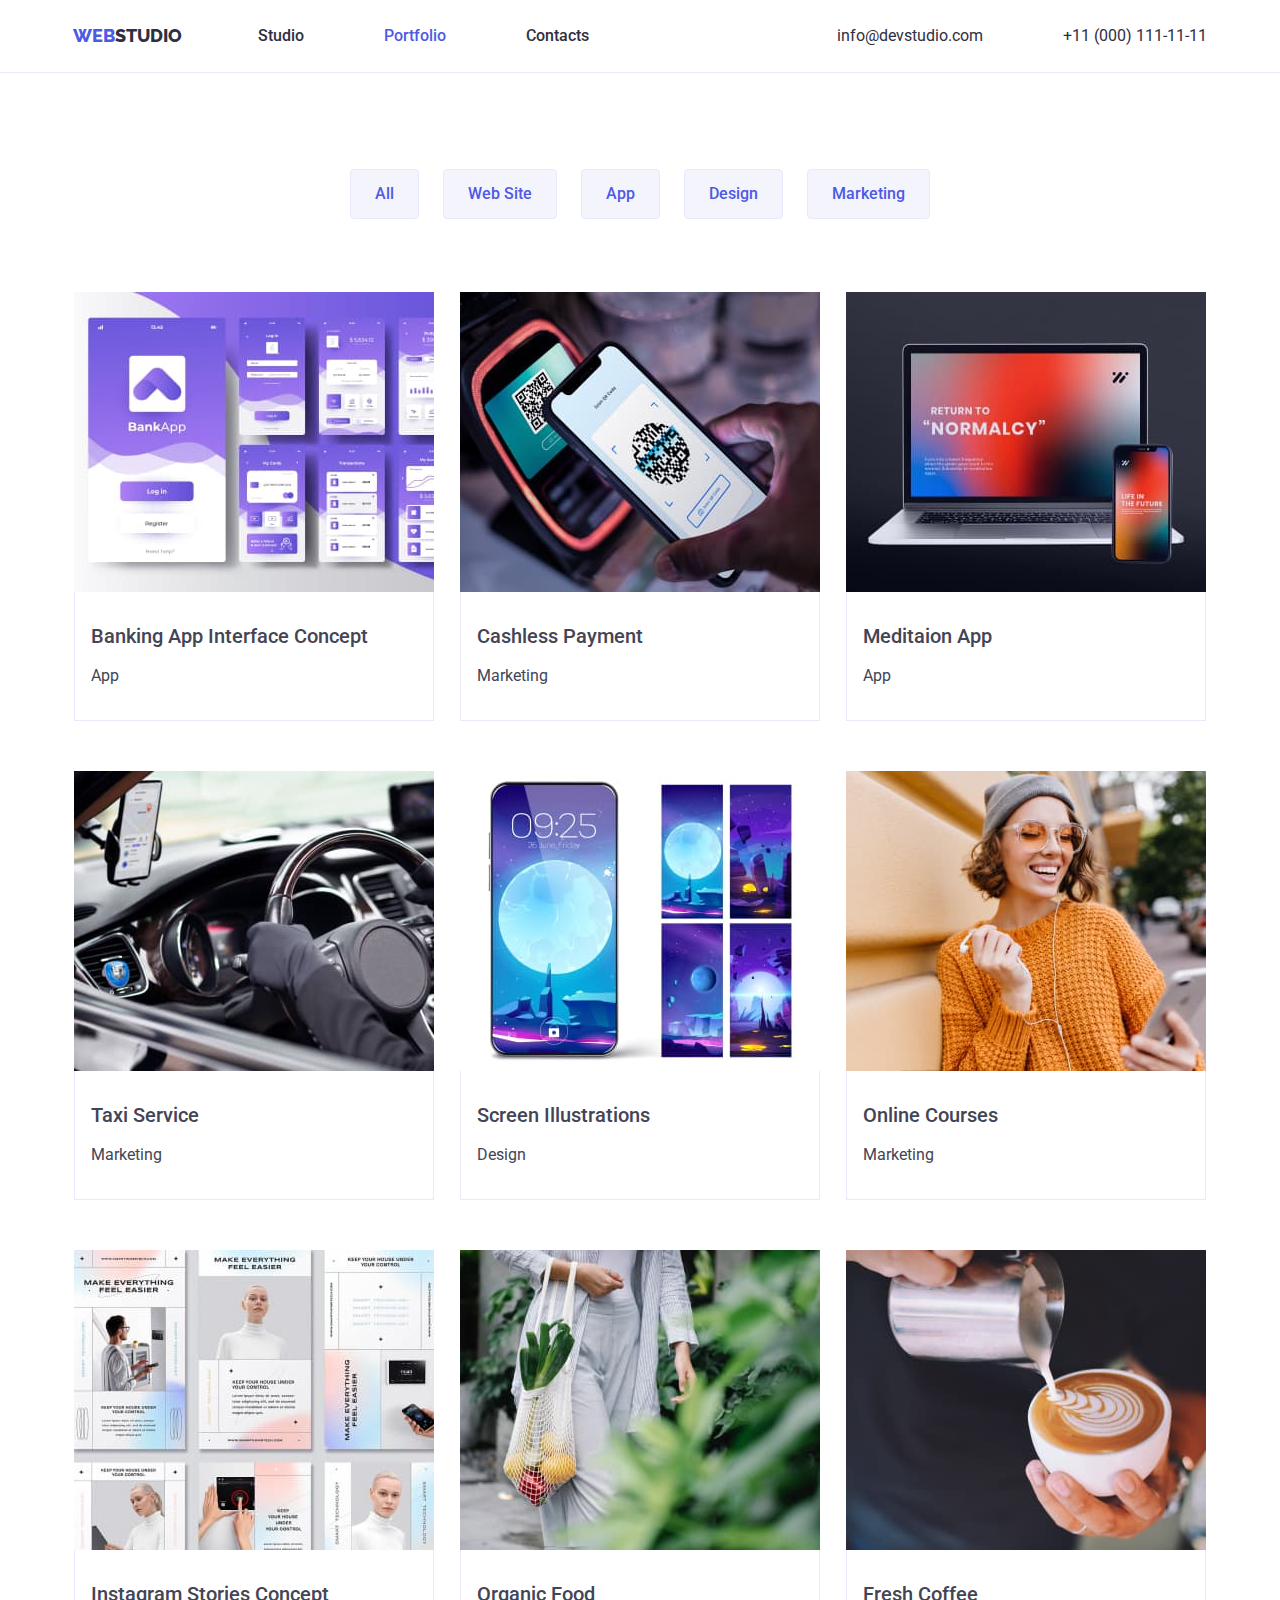
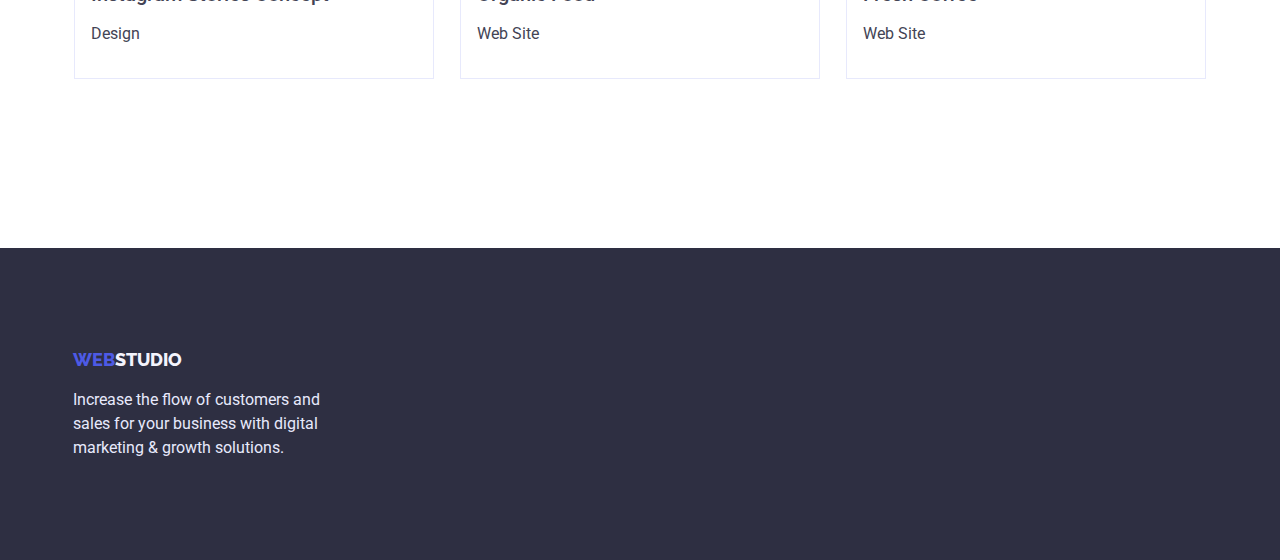
==== portfolio.html @ 0c7b1c99 "SV" ====
<!-- homework3 -->
<!DOCTYPE html>
<html lang="en">
<head>
    <meta charset="UTF-8">
    <meta http-equiv="X-UA-Compatible" content="IE=edge">
    <meta name="viewport" content="width=, initial-scale=1.0">
    <title>Document</title>
    <link rel="preconnect" href="https://fonts.googleapis.com">
    <link rel="preconnect" href="https://fonts.gstatic.com" crossorigin>
    <link href="https://fonts.googleapis.com/css2?family=Raleway:wght@800&family=Roboto:wght@400;500;700&display=swap" rel="stylesheet">
    <link rel="stylesheet" href="https://cdnjs.cloudflare.com/ajax/libs/modern-normalize/1.0.0/modern-normalize.min.css"/>
    <link rel="stylesheet" href="./css/styles.css">
</head>
<body class="body">
    <header class="page-header">
        <div class="container main-nav">
            <nav class="site-nav">
                <a href="./index.html" class="logo-dark"><span class="accent">Web</span>Studio</a>
                <ul class="site-nav list">
                    <li class="item">
                        <a href="./index.html" class="link">Studio</a>
                    </li>
                    <li class="item">
                        <a href="" class="link current">Portfolio</a>
                    </li>
                    <li class="item">
                        <a href="" class="link">Contacts</a>
                    </li>
                </ul>
            </nav>
            <address class="address">
                <ul class="site-nav list">
                    <li class="item">
                        <a href="mailto:info@devstudio.com" class="header-mail link">info@devstudio.com</a>
                    </li>
                    <li class="item">
                        <a href="tel:+110001111111" class ="header-tel link">+11 (000) 111-11-11</a>
                    </li>
                </ul>
            </address>
        </div>
    </header>

<main>
<section class="portfolio section">
    <div class="container">
        <h1 class="title visually-hidden">Filter buttons</h1>
        <ul class="button-list list">
            <li class="item">
                <button 
                    type="button" 
                    class="filter-btn"
                >
                    All
                </button>
            </li>
            <li class="item">
                <button 
                    type="button" 
                    class="filter-btn"
                >
                    Web Site
                </button>
            </li>
            <li class="item">
                <button 
                    type="button" 
                    class="filter-btn"
                >
                    App
                </button>
            </li>
            <li class="item">
                <button 
                    type="button" 
                    class="filter-btn"
                >
                    Design
                </button>
            </li>
            <li class="item">
                <button 
                    type="button" 
                    class="filter-btn"
                >
                    Marketing
                </button>
            </li>
        </ul>
        <h2 class="section-title visually-hidden">Filter images</h2>
        <ul class="filter-list list">
            <li class="item filter-item">
                <a href="" class="link filter-link">
                    <img 
                    src="./images/banking_app_interface_concept.jpg"; 
                    width=360;
                    height=300;
                    alt="banking app">
                    <div class="card-content">
                        <h3 class="title filter-title">
                            Banking App Interface Concept
                        </h3>
                        <p class="portfolio-text">
                            App
                        </p>
                    </div>
    <!--
                    <p class="text">
                        14 Stylish and User-Friendly App Design Concepts · Task Manager App · Calorie Tracker App · Exotic Fruit Ecommerce App · Cloud Storage App
                    </p>
    -->
                </a>
            </li>
            <li class="item filter-item">
                <a href="" class="link filter-link">
                    <img 
                    src="./images/marketing_cashless_payments.jpg" 
                    width=360
                    height=300
                    alt="smartphone with IQ-code">
                    <div class="card-content">
                        <h3 class="title filter-title">
                            Cashless Payment
                        </h3>
                        <p class="portfolio-text">
                            Marketing
                        </p>
                    </div>
    <!--
                    <p class="text">
                        14 Stylish and User-Friendly App Design Concepts · Task Manager App · Calorie Tracker App · Exotic Fruit Ecommerce App · Cloud Storage App
                    </p>
    -->
                </a>
            </li>
            <li class="item filter-item">
                <a href="" class="link filter-link">
                    <img 
                    src="./images/mediation_app.jpg" 
                    width=360
                    height=300
                    alt="mediation app">
                    <div class="card-content">
                        <h3 class="title filter-title">
                            Meditaion App
                        </h3>
                        <p class="portfolio-text">
                            App
                        </p>
                    </div>
    <!--
                    <p class="text">
                        14 Stylish and User-Friendly App Design Concepts · Task Manager App · Calorie Tracker App · Exotic Fruit Ecommerce App · Cloud Storage App
                    </p>
    -->
                </a>
            </li>
            <li class="item filter-item">
                <a href="" class="link filter-link">
                    <img 
                    src="./images/marketing_taxi_service.jpg" 
                    width=360
                    height=300
                    alt="driving with app">
                    <div class="card-content">
                        <h3 class="title filter-title">
                            Taxi Service
                        </h3>
                        <p class="portfolio-text">
                            Marketing
                        </p>
                    </div>
    <!--
                    <p class="text">
                        14 Stylish and User-Friendly App Design Concepts · Task Manager App · Calorie Tracker App · Exotic Fruit Ecommerce App · Cloud Storage App
                    </p>
    -->
                </a>
            </li>
            <li class="item filter-item">
                <a href="" class="link filter-link">
                    <img 
                    src="./images/design_screen_illustrations.jpg" 
                    width=360
                    height=300
                    alt="smartphone screen illustrations">
                    <div class="card-content">
                        <h3 class="title filter-title">
                            Screen Illustrations
                        </h3>
                        <p class="portfolio-text">
                            Design
                        </p>
                    </div>
    <!--
                    <p class="text">
                        14 Stylish and User-Friendly App Design Concepts · Task Manager App · Calorie Tracker App · Exotic Fruit Ecommerce App · Cloud Storage App
                    </p>
    -->
                </a>
            </li>
            <li class="item filter-item">
                <a href="" class="link filter-link">
                    <img 
                    src="./images/marketing_online_courses.jpg" 
                    width=360
                    height=300
                    alt="smiling girl with smartphone and earphones">
                    <div class="card-content">
                        <h3 class="title filter-title">
                            Online Courses
                        </h3>
                        <p class="portfolio-text">
                            Marketing
                        </p>
                    </div>
    <!--
                    <p class="text">
                        14 Stylish and User-Friendly App Design Concepts · Task Manager App · Calorie Tracker App · Exotic Fruit Ecommerce App · Cloud Storage App
                    </p>
    -->
                </a>
            </li>
            <li class="item filter-item">
                <a href="" class="link filter-link">
                    <img 
                    src="./images/design_instagram_stories_consept.jpg" 
                    width=360
                    height=300
                    alt="banking app">
                    <div class="card-content">
                        <h3 class="title filter-title">
                            Instagram Stories Concept
                        </h3>
                        <p class="portfolio-text">
                            Design
                        </p>
                    </div>
    <!--
                    <p class="text">
                        14 Stylish and User-Friendly App Design Concepts · Task Manager App · Calorie Tracker App · Exotic Fruit Ecommerce App · Cloud Storage App
                    </p>
    -->
                </a>
            </li>
            <li class="item filter-item">
                <a href="" class="link filter-link">
                    <img 
                    src="./images/web_site_organic_food.jpg" 
                    width=360
                    height=300
                    alt="woman with fruits and vegetables in a bag">
                    <div class="card-content">
                        <h3 class="title filter-title">
                            Organic Food
                        </h3>
                        <p class="portfolio-text">
                            Web Site
                        </p>
                    </div>
    <!--
                    <p class="text">
                        14 Stylish and User-Friendly App Design Concepts · Task Manager App · Calorie Tracker App · Exotic Fruit Ecommerce App · Cloud Storage App
                    </p>
    -->
                </a>
            </li>
            <li class="item filter-item">
                <a href="" class="link filter-link">
                    <img 
                    src="./images/web_site_fresh_coffee.jpg" 
                    width=360
                    height=300
                    alt="making fresh coffee">
                    <div class="card-content">
                        <h3 class="title filter-title">
                            Fresh Coffee
                        </h3>
                        <p class="portfolio-text">
                            Web Site
                        </p>
                    </div>
    <!--
                    <p class="text">
                        14 Stylish and User-Friendly App Design Concepts · Task Manager App · Calorie Tracker App · Exotic Fruit Ecommerce App · Cloud Storage App
                    </p>
    -->
                </a>
            </li>
            
        </ul>
    </div>
</section>

</main>

<footer class="footer">
    <div class="container">
        <a href="./index.html" class="logo-light"><span class="accent">Web</span>Studio</a>
        <p class="text footer-text">
            Increase the flow of customers and sales for your business with digital marketing & growth solutions.
        </p>
    </div>
</footer>
    
</body>
</html>
---- css/styles.css ----
/*
Colors
1) Primary Brend #4D5AE5;
2) Pressed state #404BBF;
3) Dark #2E2F42;
4) Success #31D0AA;
5) Text #434455;
6) Subtle text #8E8F99;
7) Accent: #E7E9FC;
8) Light #F4F4FD;
9) Modal overlay #2E2F42;
10) Hero background #2E2F42;
*/

html {
    box-sizing:border-box;
}

*,
*::before,
*::after {
    box-sizing: inherit;
}

:root {
    --primary-brend: #4D5AE5;
    --pressed-state: #404BBF;
    --dark: #2E2F42;
    --success: #31D0AA;
    --text: #434455;
    --subtle text: #8E8F99;
    --accent: #E7E9FC;
    --light: #F4F4FD;
    --white: #FFFFFF;
}


.body {
margin: 0;
background-color: var(--white);
color: var(--text);
font-family: Roboto, sans-serif;
}

.list {
list-style: none;
padding: 0;
margin: 0;
}

.link {
text-decoration: none;
}

.visually-hidden {
position: absolute;
width: 1px;
height: 1px;
margin: -1px;
border: 0;
padding: 0;
white-space: nowrap;
clip-path: inset(100%);
clip: rect(0 0 0 0);
overflow: hidden;
}

h1, 
h2, 
h3, 
h4, 
h5, 
h6 {
color: var(--text);
}

.accent {
    color: var(--primary-brend);
}

.container {
    padding-left: 12px;
    padding-right: 12px;
    margin-left: auto;
    margin-right: auto;
    width: 1158px;
}

img {
    overflow-clip-margin: content-box;
    overflow: clip;
    display: block;
    height: auto;
    width: 100%;
}

/* Page-header */
.page-header {
    border-bottom: 1px solid var(--accent);
}

.logo-dark {
    padding-top: 24px;
    padding-bottom: 24px;
    margin-right: 76px;

    color:var(--dark);

    font-family: Raleway;
    font-size: 18px;
    font-weight: 800;
    line-height: 1.33;
    letter-spacing: 3%;
    text-decoration: none;
    text-transform: uppercase;
}

.logo-dark:hover,
.logo-dark:focus {
    color: var(--pressed-state);
}

.logo-light {

    padding: 0px;
    margin-top: 0px;
    margin-bottom: 16px;
    margin-left: 0px;

    color:var(--light);

    font-family: Raleway;
    font-size: 18px;
    font-weight: 800;
    line-height: 1.33;
    letter-spacing: 3%;
    text-decoration: none;
    text-transform: uppercase
}

.logo-light:hover,
.logo-light:focus {
    color: var(--pressed-state)
}

/* site-nav */
.site-nav {
    display: flex;
}

.site-nav .item + .item {
    margin-left: 40px;
}

.site-nav .item:not(:last-child) {
    margin-right: 40px;
}

.main-nav {
    display: flex;
    align-items: center;
}

.site-nav .link {
    display: block;
    padding-top: 24px;
    padding-bottom: 24px;

    color: var(--dark);

    font-family: 'Roboto';
    font-style: normal;
    font-weight: 500;
    font-size: 16px;
    line-height: 1.5;
    text-decoration: none;
}


.site-nav .link:hover, 
.site-nav .link:focus {
    color: var(--pressed-state);
}

.site-nav .link.current {
    color: var(--primary-brend);
}

.address .link {
    color: var(--dark);
    font-family: 'Roboto';
    font-style: normal;
    font-weight: 400;
    font-size: 16px;
    line-height: 1.5;
    text-decoration: none;
}

.address {
    display: flex;
    margin-left: auto;
}

/* hero */
.hero-index {
    padding-top: 188px;
    padding-bottom: 188px;

    background-color: var(--dark);
    text-align: center;
}

.hero-index-title {
    margin-left: auto;
    margin-right: auto;
    max-width: 494px;
    margin-top: 0px;
    margin-bottom: 48px;
    padding-top: 0px;
    padding-bottom: 0px;


    color: var(--white);

    font-style: inherit;
    font-family: 'Roboto';
    font-weight: 700;
    font-size: 56px;
    line-height: 60px;
    letter-spacing: 2%;
}

/* section */

.section.nav {
    padding-top: 0px;
    padding-bottom: 0px;
    margin-bottom: 310px;
}

.section {
    padding-top: 120px;
    padding-bottom: 0px;
    margin-top: 0px;
    margin-bottom: 0px;
}

.section.no-padding {
    padding-top: 0px;
    padding-bottom: 0px;
    margin-top: 0px;
    margin-bottom: 0px;
}

.section-title {
    margin-top: 0px;
    margin-bottom: 72px;
    padding: 0px;
    color: var(--text);

    font-family: 'Roboto';
    font-style: normal;
    font-weight: 700;
    font-size: 36px;
    line-height: 1.11;
    text-align: center;
    letter-spacing: 2%;
    text-transform: capitalize;
}

.section-title.centered {
    text-align: center;
}

.title {
    padding: 0px;
    margin-top: 0px;
    margin-bottom: 8px;
    font-family: 'Roboto';
    font-style: normal;
    font-weight: 500;
    font-size: 20px;
    line-height: 1.2;
    letter-spacing: 2%;
    color:var(--text);
}

/* footer */
.footer {

    padding-top: 100px;
    padding-bottom: 100px;

    background-color:var(--dark);
    color:var(--accent);
}

/* features */

.feature-section {
    margin-bottom: 0px;
    padding-bottom: 120px;
}

.feature-list .title {
    margin-top: 0px;
    margin-bottom: 8px;
    color:var(--text);
}

.feature-list {
    display:flex;
    flex-wrap: nowrap;
}

.feature-list .item {
    width: 300px;
}

.feature-list .item:not(:last-child){
    margin-right: 24px;
}

.feature-container {
    padding-bottom: 0px;
}

/* Doing*/

.section-doing {
    padding-top: 0px;
    padding-bottom: 120px;
}

.doing-list {
    display:flex;
    justify-content: center;
}

.doing-list .item:not(:last-child) {
    margin-right: 24px;
}

/* Team */

.team-section {
    background-color: var(--light);
    padding-bottom: 120px;
}

.team-list {
    display: flex;
    justify-content: center;
}

.team-list .item:not(:last-child){
    margin-right: 24px;
}

.team-title {
    padding-top: 32px;
    margin-bottom: 0px;
    background-color: var(--white);
}

.team-list > .item > .title,
.team-list > .item > .text {
    text-align: center;
}

/* filter btns */
.button-list {
    display: flex;
    justify-content: center;
}

.button-list .item:not(:last-child) {
    margin-right: 24px;
}

.filter-link {
    display: inline-block;
    box-sizing: border-box;
    border: 1px solid transparent;
}

.filter-item {
    border-color: var(--dark);
}

.filter-title {
    margin-bottom: 8px;
}

.filter-list {
    display: flex;
    flex-wrap: wrap;
}

.filter-list .item {
    width: calc((100% - 48px) / 3);
    margin-right: 24px;
    margin-bottom: 48px;
    padding-right: 0px;
    padding-left: 0px;
}

.filter-list .item:nth-child(3n) {
    margin-right: 0px;
}

.filter-list .item:nth-child(.item:nth-child(-n-3)) {
    margin-bottom: 0px;
}

/* Portfolio */
.portfolio {
    padding-top: 96px;
    padding-bottom: 120px;
    background-color: var(--white);
    }

/* Button */
.button {
    display: inline-block;
    border-radius: 4px;
    padding: 16px 32px;
    min-width: 169px;
    height: 56px;
    text-align: center;

    color: var(--white);
    background: var(--primary-brend);
    border: 1px solid var(--primary-brend);

    text-decoration: none;
    font-family: 'Roboto';
    font-style: normal;
    font-weight: 500;
    font-size: 16px;
    line-height: 1.5;
    letter-spacing: 4%;
}

.button:hover,
.button:focus {
    background-color: var(--primary-brend);
    box-shadow: 0px 4px 4px rgba(0, 0, 0, 0.15);
}

.button-list {
    margin-bottom: 72px;
}

.filter-btn {
    display: inline-block;
    box-sizing: border-box;
    border-radius: 4px;
    padding: 12px 24px;
    text-align: center;

    color: var(--primary-brend);
    background: var(--light);
    border: 1px solid var(--accent);

    text-decoration: none;
    font-family: 'Roboto';
    font-style: normal;
    font-weight: 500;
    font-size: 16px;
    line-height: 1.5;
    letter-spacing: 4%;
}


.filter-btn:hover,
.filter-btn:focus {
    color: var(--white);
    background-color: var(--pressed-state);
    box-shadow: 0px 4px 4px rgba(0, 0, 0, 0.15);
}

.filter-item:nth last child(-n+3) {
    margin-bottom: 0px;
}

.card-content {
    padding-top: 32px;
    padding-bottom: 32px;
    padding-left: 16px;

    border-top: none;
    border-right: solid 1px var(--accent);
    border-bottom: solid 1px var(--accent);
    border-left: solid 1px var(--accent);
}

/* paragraph */

.text {
    margin-top: 0;
    margin-bottom: 120px;

    font-weight: 400;
    font-size: 16px;
    line-height: 1.5;
    letter-spacing: 2%;
}

.team-text {
    padding-bottom: 32px;
    padding-top: 8px;
    margin-bottom: 0px;
    background-color: var(--white);
}

.feature-text {
    padding: 0px;
    margin-top: 0px;
    margin-bottom: 0px;
}

.footer-text {
    width: 256px;
    margin-top: 16px;
    margin-bottom: 0px;
    padding: 0px;
}

.portfolio-text {

    color: var(--text);
    font-weight: 400;
    font-size: 16px;
    line-height: 1.5;
    letter-spacing: 2%;
}

.portfolio-text:nth-child(-n+3) {
    margin-bottom: 0px;
}

.portfolio-text:hover {
    color: var(--text);
}

/*
Fuckup check
.box{
outline: 2px solid tomato;
}
*/
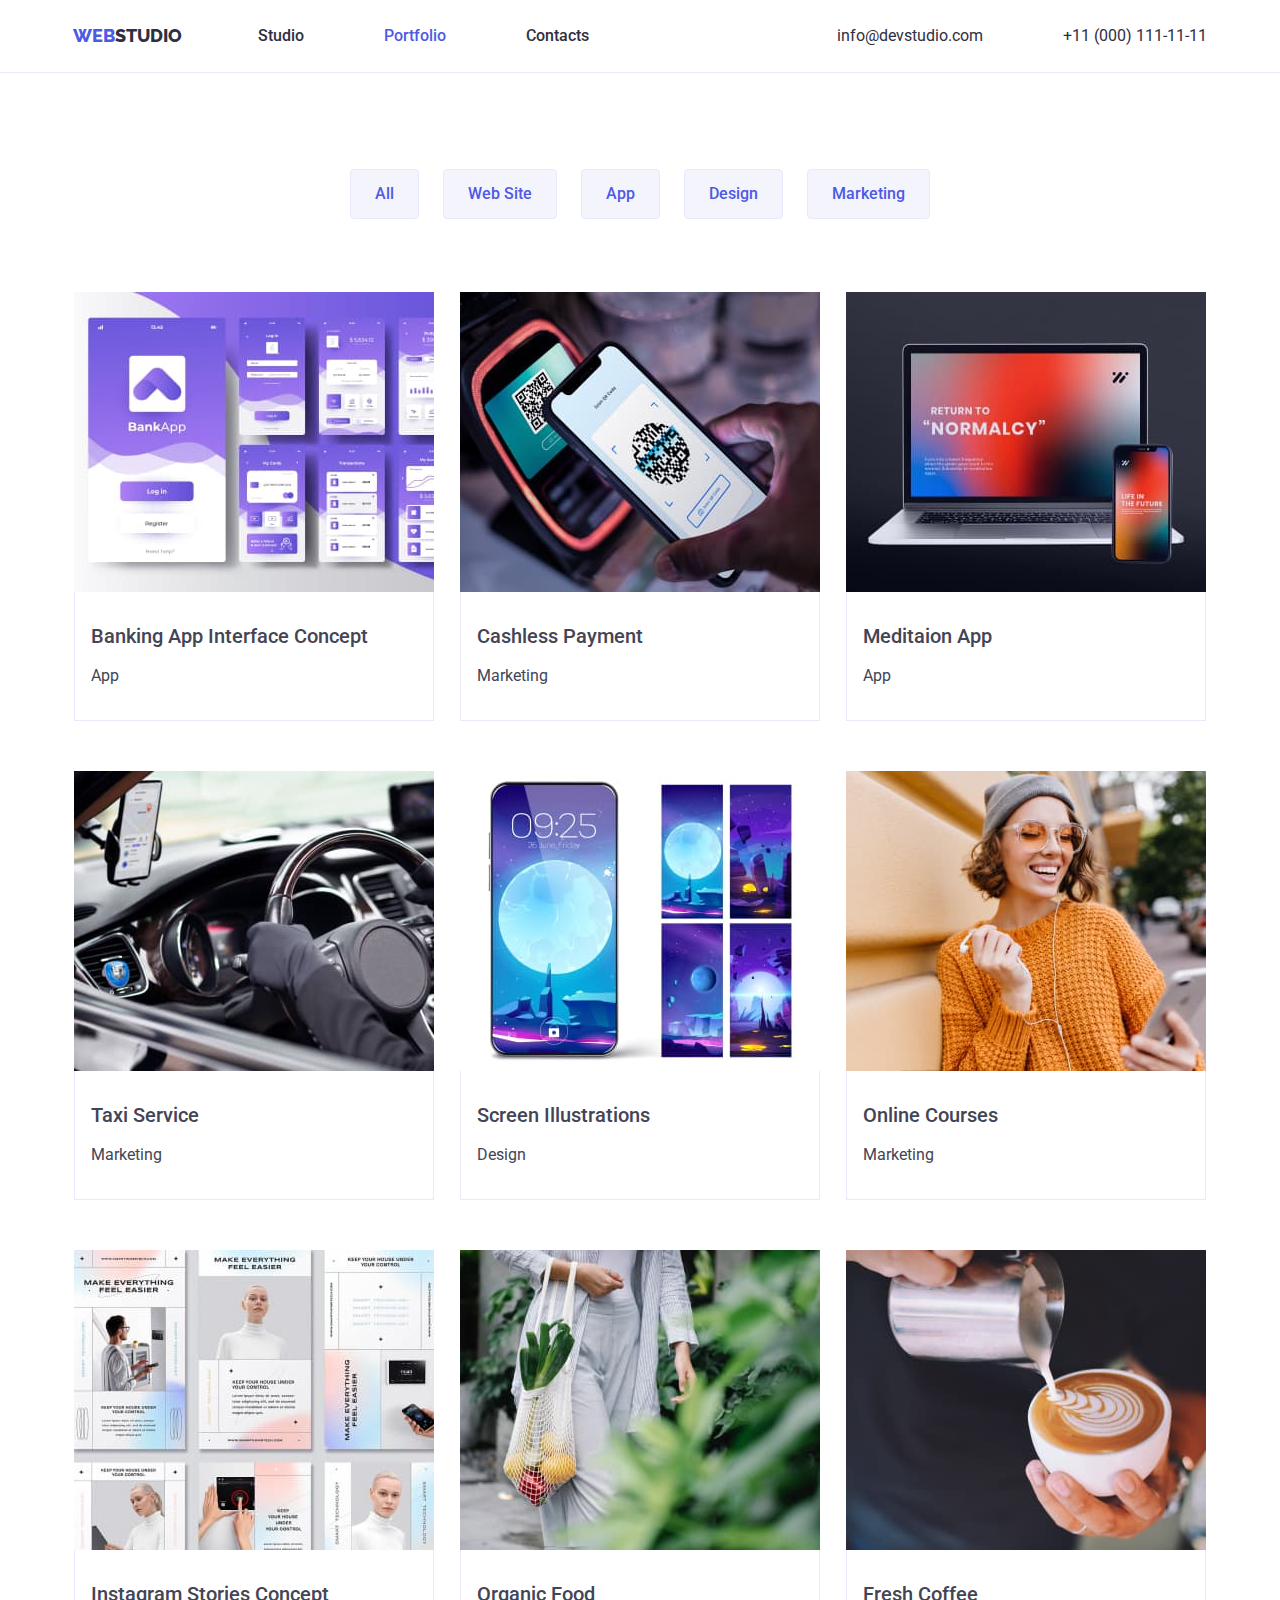
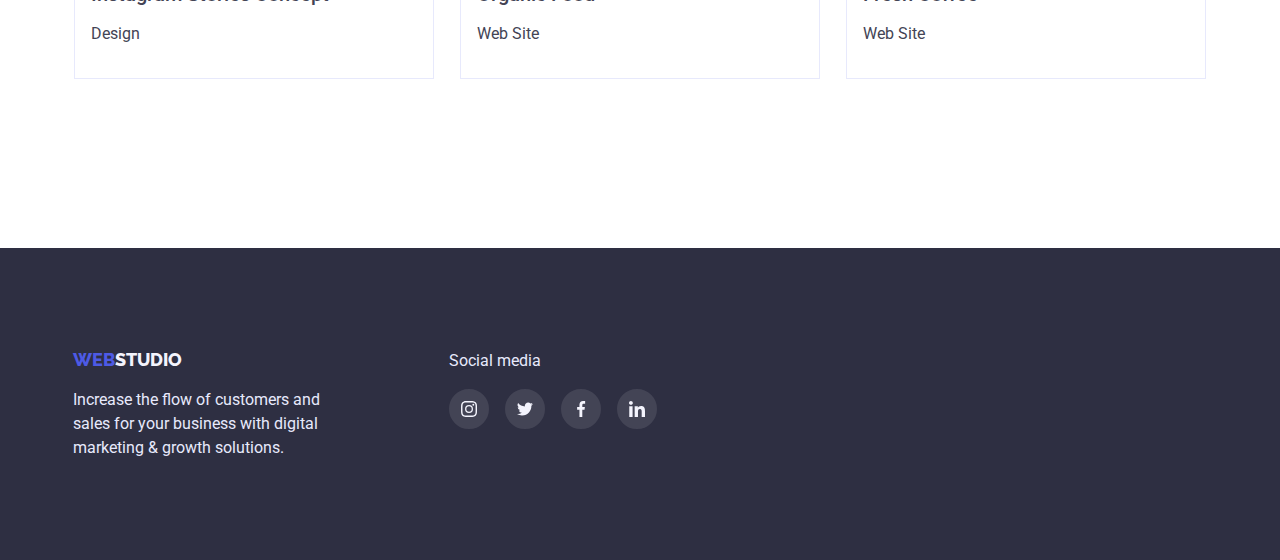
==== commit fc520b72: "SV" ====
--- a/portfolio.html
+++ b/portfolio.html
@@ -296,13 +296,48 @@
 </main>
 
 <footer class="footer">
-    <div class="container">
-        <a href="./index.html" class="logo-light"><span class="accent">Web</span>Studio</a>
-        <p class="text footer-text">
-            Increase the flow of customers and sales for your business with digital marketing & growth solutions.
-        </p>
+    <div class="container footer-general">
+        <div class="footer-logo">
+            <a href="./index.html" class="logo-light"><span class="accent">Web</span>Studio</a>
+            <p class="text footer-text">
+                Increase the flow of customers and sales for your business with digital marketing & growth solutions.
+            </p>
+        </div>
+        <div class="footer-media">
+            <p class=" text text-media">Social media</p>
+            <ul class="list list-mediafooter">
+                <li class="item-media">
+                    <a href="" class="link-media">
+                        <svg class="icon-instagramfooter">
+                            <use href="./images/sprite.svg#instagram"></use>
+                        </svg>
+                    </a>
+                </li>
+                <li class="item">
+                    <a href="" class="link-media">
+                        <svg class="icon-twitterfooter">
+                            <use href="./images/sprite.svg#twitter"></use>
+                        </svg>
+                    </a>
+                </li>
+                <li class="item">
+                    <a href="" class="link-media">
+                        <svg class="icon-facebookfooter">
+                            <use href="./images/sprite.svg#facebook"></use>
+                        </svg>
+                    </a>
+                </li>
+                <li class="item">
+                    <a href="" class="link-media">
+                        <svg class="icon-linkedinfooter">
+                            <use href="./images/sprite.svg#linkedin"></use>
+                        </svg>
+                    </a>
+                </li>
+            </ul>
+        </div>
     </div>
 </footer>
     
 </body>
-</html>+</html> --- a/css/styles.css
+++ b/css/styles.css
@@ -11,6 +11,8 @@
 8) Light #F4F4FD;
 9) Modal overlay #2E2F42;
 10) Hero background #2E2F42;
+11) clients background: #AFB1B8;
+
 */
 
 html {
@@ -29,10 +31,12 @@
     --dark: #2E2F42;
     --success: #31D0AA;
     --text: #434455;
-    --subtle text: #8E8F99;
+    --subtle-text: #8E8F99;
     --accent: #E7E9FC;
     --light: #F4F4FD;
     --white: #FFFFFF;
+    --client: #AFB1B8;
+
 }
 
 
@@ -206,9 +210,24 @@
 .hero-index {
     padding-top: 188px;
     padding-bottom: 188px;
+    max-width: 1440px;
 
     background-color: var(--dark);
     text-align: center;
+
+    max-width: auto;
+    margin-left: auto;
+    margin-right: auto;
+    background-image: linear-gradient(
+        to right,
+        rgba(46, 47, 66, 0.7),
+        rgba(46, 47, 66, 0.7)
+        ),
+        url("../images/people-office-1.jpg");
+    background-repeat: no-repeat;
+    background-position: center;
+    background-size: cover;
+    object-fit: cover;
 }
 
 .hero-index-title {
@@ -242,8 +261,6 @@
 .section {
     padding-top: 120px;
     padding-bottom: 0px;
-    margin-top: 0px;
-    margin-bottom: 0px;
 }
 
 .section.no-padding {
@@ -289,6 +306,7 @@
 /* footer */
 .footer {
 
+
     padding-top: 100px;
     padding-bottom: 100px;
 
@@ -301,6 +319,8 @@
 .feature-section {
     margin-bottom: 0px;
     padding-bottom: 120px;
+    margin-right: auto;
+    margin-left: auto;
 }
 
 .feature-list .title {
@@ -310,13 +330,37 @@
 }
 
 .feature-list {
-    display:flex;
+    display: flex;
     flex-wrap: nowrap;
+    justify-content: center;
 }
 
 .feature-list .item {
     width: 300px;
 }
+
+
+
+
+/*
+
+.icon-antenna::before {
+    background-image: url('../images/icon-1-antenna.svg');
+}
+
+.icon-clock::before {
+    background-image: url('../images/icon-2-clock.svg');
+}
+
+.icon-diagram::before {
+    background-image: url('../images/icon-3-diagram.svg');
+}
+
+.icon-astronaut::before {
+    background-image: url('../images/icon-4-astronaut.svg');
+}
+
+*/
 
 .feature-list .item:not(:last-child){
     margin-right: 24px;
@@ -359,9 +403,8 @@
 }
 
 .team-title {
-    padding-top: 32px;
+    margin-top: 32px;
     margin-bottom: 0px;
-    background-color: var(--white);
 }
 
 .team-list > .item > .title,
@@ -509,10 +552,9 @@
 }
 
 .team-text {
-    padding-bottom: 32px;
-    padding-top: 8px;
-    margin-bottom: 0px;
-    background-color: var(--white);
+    margin-bottom: 32px;
+    margin-top: 8px;
+    margin-bottom: 8px;
 }
 
 .feature-text {
@@ -551,3 +593,191 @@
 outline: 2px solid tomato;
 }
 */
+
+/* customers */
+
+.section-customers {
+    padding-bottom: 120px;
+}
+
+.customers-list {
+    display: flex;
+    justify-content: space-around;
+    gap: 24px;
+}
+
+.customers-item {
+    width: 168px;
+    height: 88px;
+    border-radius: 4px;
+    }
+
+.customer-link {
+    display: flex;
+    justify-content: center;
+    align-items: center;
+    width: 100%;
+    height: 100%;
+    border: 1px solid var(--subtle-text);
+    border-radius: 4px;
+}
+
+.customer-link:hover,
+.customer-link:focus {
+    border-color: var(--pressed-state);
+}
+
+/* customers */
+
+.client {
+    fill: var(--client);
+}
+
+.client:hover,
+.client:focus {
+    fill: var(--pressed-state);
+}
+
+/* sprite */
+
+.text-media {
+    padding: 0px;
+    margin-top: 0;
+    margin-right: 0px;
+    margin-bottom: 16px;
+    margin-left: 0px;
+}
+
+/* team media */
+
+.list-mediateam {
+    display: flex;
+    justify-content: center;
+    padding-top: 0px;
+    padding-right: 0px;
+    padding-left: 0px;
+    padding-bottom: 32px;
+    margin: 0px;
+    gap: 24px;
+}
+
+.team-item {
+    background-color: var(--white);
+    border-right: 1px solid var(--subtle);
+    border-bottom: 1px solid var(--subtle);
+    border-left: 1px solid var(--subtle);
+    border-radius: 0px 0px 4px 4px;
+    box-shadow: 0px 1px 6px rgba(46, 47, 66, 0.08), 
+                0px 1px 1px rgba(46, 47, 66, 0.16), 
+                0px 2px 1px rgba(46, 47, 66, 0.08);
+}
+
+.item-mediateam {
+    padding: 0px;
+    border:none;
+}
+
+.icon-instagram {
+    padding: 0px;
+    margin: 0px;
+    width: 40px;
+    height: 40px;
+    fill: var(--primary-brend);
+    }
+
+.icon-mediafooter:hover,
+.icon-mediafooter:focus,
+.icon-media:hover,
+.icon-media:focus {
+    fill: var(--pressed-state);
+}
+
+.icon-twitter {
+    padding: 0px;
+    margin: 0px;
+    width: 40px;
+    height: 40px;
+    fill: var(--primary-brend);
+}
+
+.icon-facebook {
+    padding: 0px;
+    margin: 0px;
+    width: 40px;
+    height: 40px;
+    fill: var(--primary-brend);
+}
+
+.icon-linkedin {
+    padding: 0px;
+    margin: 0px;
+    width: 40px;
+    height: 40px;
+    fill: var(--primary-brend);
+}
+
+/* footer media */
+
+.footer {
+    display: flex;
+    flex-wrap: nowrap;
+    
+}
+
+.footer-general{
+    display: flex;
+    align-items: baseline;
+}
+
+.footer-logo {
+    margin-right: 120px;
+}
+
+.list-mediafooter {
+    display: flex;
+    flex-wrap: nowrap;
+    justify-content: space-between;
+    gap: 16px;
+}
+
+.item-mediafooter {
+    padding: 0px;
+    border: none;
+}
+
+.icon-instagramfooter {
+    padding: 0px;
+    margin: 0px;
+    width: 40px;
+    height: 40px;
+    fill: #FFFFFF1A;
+}
+
+.icon-twitterfooter {
+    padding: 0px;
+    margin: 0px;
+    width: 40px;
+    height: 40px;
+    fill: #FFFFFF1A;
+}
+
+.icon-facebookfooter {
+    padding: 0px;
+    margin: 0px;
+    width: 40px;
+    height: 40px;
+    fill: #FFFFFF1A;
+}
+
+.icon-linkedinfooter {
+    padding: 0px;
+    margin: 0px;
+    width: 40px;
+    height: 40px;
+    fill: #FFFFFF1A;
+}
+
+.link-media {
+    padding: 0px;
+    margin: 0px;
+}